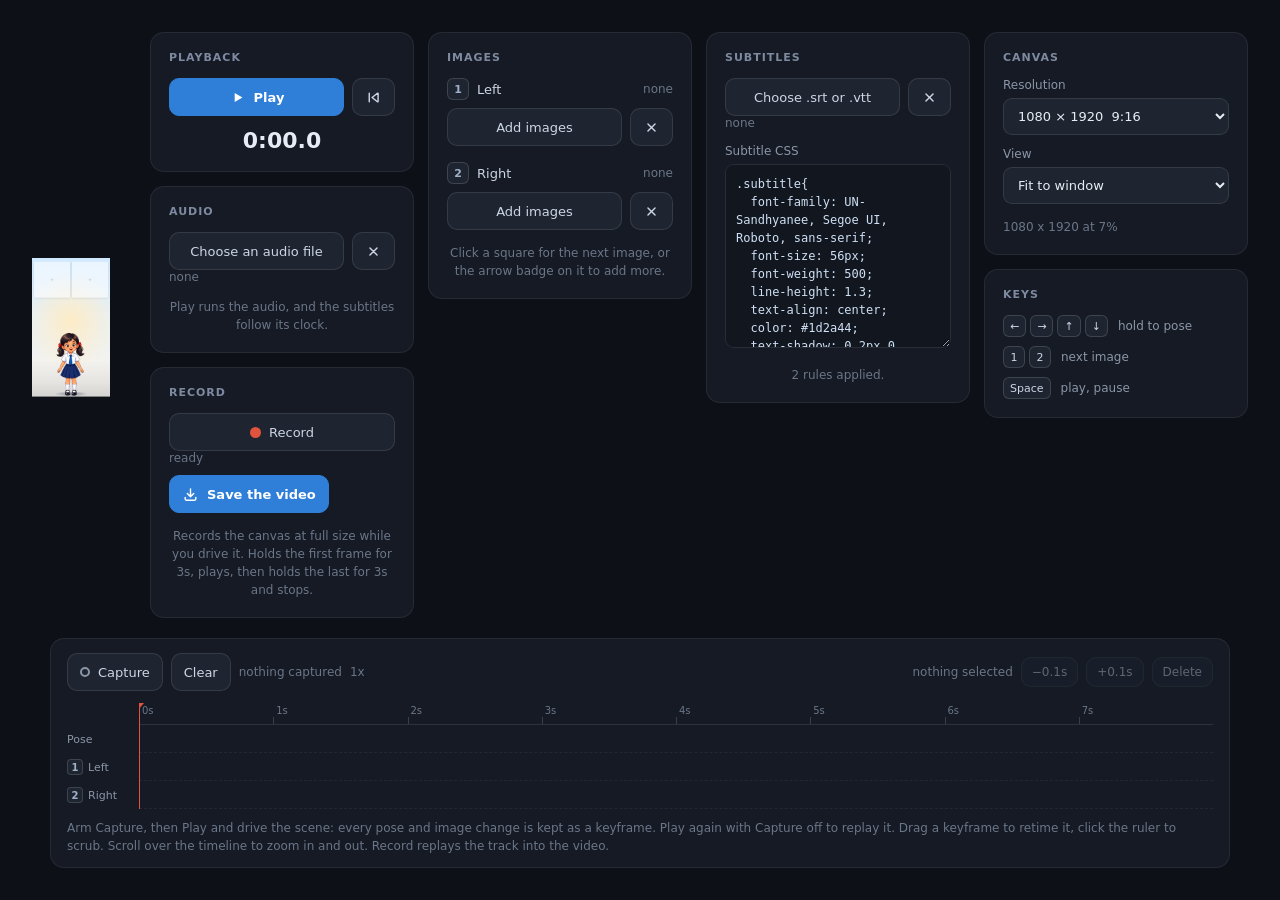
==== vs-character/index.html @ 3a0a63c4 "Make a take survive a refused format, zoom the timeline, and give her a face The recording could fai" ====
<!DOCTYPE html>
<html lang="en">
<head>
<meta charset="utf-8">
<meta name="viewport" content="width=device-width, initial-scale=1">
<title>Character</title>
<link rel="stylesheet" href="style.css">
</head>
<body>

<div class="too-small">
  <svg viewBox="0 0 24 24" aria-hidden="true">
    <rect x="6" y="2.5" width="12" height="19" rx="2" fill="none" stroke="currentColor" stroke-width="1.6"/>
    <path d="M10.5 18.5h3" fill="none" stroke="currentColor" stroke-width="1.6" stroke-linecap="round"/>
  </svg>
  <h1>The window is too small</h1>
  <p>The scene is built at a fixed portrait video size and sits beside its panels, so it needs a window of at least 1080 by 660.</p>
</div>

<main class="workspace">

 <div class="deck">

  <div class="stage-area" id="stageArea">
   <div class="stage-holder" id="stageHolder">
    <div class="stage" id="stage">

      <div class="sky"></div>
      <div class="glow"></div>
      <div class="floor"></div>

      <div class="slots">
        <div class="slot" data-slot="a" title="Click for the next image">
          <div class="slot-stack"></div>
          <div class="slot-empty">
            <svg viewBox="0 0 24 24" aria-hidden="true">
              <path d="M12 6v12M6 12h12" fill="none" stroke="currentColor" stroke-width="1.8" stroke-linecap="round"/>
            </svg>
          </div>
          <button class="slot-add" type="button" data-pick="a" aria-label="Add images to the left square">
            <svg viewBox="0 0 24 24" aria-hidden="true">
              <path d="M12 16V4m0 0-4.5 4.5M12 4l4.5 4.5M4.5 15v3.5a1.5 1.5 0 0 0 1.5 1.5h12a1.5 1.5 0 0 0 1.5-1.5V15"/>
            </svg>
          </button>
        </div>

        <div class="slot" data-slot="b" title="Click for the next image">
          <div class="slot-stack"></div>
          <div class="slot-empty">
            <svg viewBox="0 0 24 24" aria-hidden="true">
              <path d="M12 6v12M6 12h12" fill="none" stroke="currentColor" stroke-width="1.8" stroke-linecap="round"/>
            </svg>
          </div>
          <button class="slot-add" type="button" data-pick="b" aria-label="Add images to the right square">
            <svg viewBox="0 0 24 24" aria-hidden="true">
              <path d="M12 16V4m0 0-4.5 4.5M12 4l4.5 4.5M4.5 15v3.5a1.5 1.5 0 0 0 1.5 1.5h12a1.5 1.5 0 0 0 1.5-1.5V15"/>
            </svg>
          </button>
        </div>
      </div>

      <div class="cast-shadow" id="castShadow"></div>

      <div class="character" id="character">
        <img class="pose is-on" data-pose="standing"       src="standing/standing.png"             alt="Character standing" fetchpriority="high">
        <img class="pose"       data-pose="pointing-left"  src="pointing-left/pointing-left.png"   alt="Character pointing left">
        <img class="pose"       data-pose="pointing-right" src="pointing-right/pointing-right.png" alt="Character pointing right">
        <img class="pose"       data-pose="shrugging"      src="shrugging/shrugging.png"           alt="Character shrugging">
        <img class="pose"       data-pose="arms-folded"    src="arms-folded/arms-folded.png"       alt="Character with arms folded">
      </div>

      <div class="subtitle" id="subtitle">
        <div class="subtitle-text" id="subtitleText" aria-live="polite"></div>
      </div>

    </div>
   </div>
  </div>

  <aside class="controls">

    <section class="panel">
      <h2>Playback</h2>
      <div class="transport">
        <button class="btn btn-play" id="playBtn" type="button" aria-label="Play">
          <svg class="icon-play" viewBox="0 0 24 24" aria-hidden="true"><path d="M8 5.5v13l11-6.5z"/></svg>
          <svg class="icon-pause" viewBox="0 0 24 24" aria-hidden="true"><path d="M9 5.5v13M15 5.5v13"/></svg>
          <span id="playLabel">Play</span>
        </button>
        <button class="btn" id="resetBtn" type="button" aria-label="Back to start">
          <svg viewBox="0 0 24 24" aria-hidden="true"><path d="M6 6v12M18.5 6.5v11a.6.6 0 0 1-.95.48L10 12l7.55-5.98a.6.6 0 0 1 .95.48z"/></svg>
        </button>
      </div>
      <p class="clock" id="clock">0:00.0</p>
    </section>

    <section class="panel">
      <h2>Audio</h2>
      <div class="row-actions">
        <button class="btn btn-wide" id="pickAudio" type="button">Choose an audio file</button>
        <button class="btn" id="clearAudio" type="button" aria-label="Clear audio">
          <svg viewBox="0 0 24 24" aria-hidden="true"><path d="M7 7l10 10M17 7L7 17"/></svg>
        </button>
      </div>
      <p class="row-count" id="audioInfo">none</p>
      <input id="fileAudio" type="file" accept="audio/*" hidden>
      <p class="note">Play runs the audio, and the subtitles follow its clock.</p>
    </section>

    <section class="panel">
      <h2>Record</h2>
      <div class="row-actions">
        <button class="btn btn-wide btn-rec" id="recBtn" type="button">
          <span class="rec-dot" aria-hidden="true"></span>
          <span id="recLabel">Record</span>
        </button>
      </div>
      <p class="row-count" id="recInfo">ready</p>
      <a class="btn btn-wide btn-save" id="recSave" download hidden>
        <svg viewBox="0 0 24 24" aria-hidden="true"><path d="M12 4v11m0 0-4.5-4.5M12 15l4.5-4.5M4.5 16v2.5a1.5 1.5 0 0 0 1.5 1.5h12a1.5 1.5 0 0 0 1.5-1.5V16"/></svg>
        Save the video
      </a>
      <p class="note">Records the canvas at full size while you drive it. Holds the first frame for 3s, plays, then holds the last for 3s and stops.</p>
    </section>

    <section class="panel">
      <h2>Images</h2>

      <div class="row">
        <span class="row-key">1</span>
        <span class="row-name">Left</span>
        <span class="row-count" id="countA">none</span>
      </div>
      <div class="row-actions">
        <button class="btn btn-wide" type="button" data-pick="a">Add images</button>
        <button class="btn" type="button" data-clear="a" aria-label="Clear left images">
          <svg viewBox="0 0 24 24" aria-hidden="true"><path d="M7 7l10 10M17 7L7 17"/></svg>
        </button>
      </div>

      <div class="row row-gap">
        <span class="row-key">2</span>
        <span class="row-name">Right</span>
        <span class="row-count" id="countB">none</span>
      </div>
      <div class="row-actions">
        <button class="btn btn-wide" type="button" data-pick="b">Add images</button>
        <button class="btn" type="button" data-clear="b" aria-label="Clear right images">
          <svg viewBox="0 0 24 24" aria-hidden="true"><path d="M7 7l10 10M17 7L7 17"/></svg>
        </button>
      </div>

      <p class="note">Click a square for the next image, or the arrow badge on it to add more.</p>

      <input id="fileA" type="file" accept="image/*" multiple hidden>
      <input id="fileB" type="file" accept="image/*" multiple hidden>
    </section>

    <section class="panel">
      <h2>Subtitles</h2>
      <div class="row-actions">
        <button class="btn btn-wide" id="pickSubs" type="button">Choose .srt or .vtt</button>
        <button class="btn" id="clearSubs" type="button" aria-label="Clear subtitles">
          <svg viewBox="0 0 24 24" aria-hidden="true"><path d="M7 7l10 10M17 7L7 17"/></svg>
        </button>
      </div>
      <p class="row-count" id="subsInfo">none</p>
      <input id="fileSubs" type="file" accept=".srt,.vtt,text/vtt,application/x-subrip,text/plain" hidden>

      <label class="field field-css">
        <span>Subtitle CSS</span>
        <textarea id="subsCss" spellcheck="false" rows="9"></textarea>
      </label>
      <p class="note" id="cssNote">Edits apply as you type.</p>
    </section>

    <section class="panel">
      <h2>Canvas</h2>
      <label class="field">
        <span>Resolution</span>
        <select id="resolution">
          <option value="1080x1920" selected>1080 &times; 1920&nbsp;&nbsp;9:16</option>
          <option value="1080x1350">1080 &times; 1350&nbsp;&nbsp;4:5</option>
          <option value="1080x1440">1080 &times; 1440&nbsp;&nbsp;3:4</option>
          <option value="720x1280">720 &times; 1280&nbsp;&nbsp;9:16</option>
        </select>
      </label>
      <label class="field">
        <span>View</span>
        <select id="zoom">
          <option value="fit" selected>Fit to window</option>
          <option value="1">100%</option>
          <option value="0.5">50%</option>
          <option value="0.25">25%</option>
        </select>
      </label>
      <p class="note" id="scaleNote"></p>
    </section>

    <section class="panel">
      <h2>Keys</h2>
      <ul class="keys">
        <li>
          <span class="kbds"><kbd>&#8592;</kbd><kbd>&#8594;</kbd><kbd>&#8593;</kbd><kbd>&#8595;</kbd></span>
          <span>hold to pose</span>
        </li>
        <li>
          <span class="kbds"><kbd>1</kbd><kbd>2</kbd></span>
          <span>next image</span>
        </li>
        <li>
          <span class="kbds"><kbd>Space</kbd></span>
          <span>play, pause</span>
        </li>
      </ul>
    </section>

  </aside>

 </div>

  <section class="timeline" id="timeline">

    <div class="tl-head">
      <button class="btn btn-cap" id="capBtn" type="button">
        <span class="cap-dot" aria-hidden="true"></span>
        <span id="capLabel">Capture</span>
      </button>
      <button class="btn" id="tlClear" type="button">Clear</button>
      <span class="tl-info" id="tlInfo">nothing captured</span>
      <span class="tl-info" id="tlZoomInfo" title="Scroll over the timeline to zoom">1x</span>
      <span class="tl-spacer"></span>
      <span class="tl-sel" id="tlSel">nothing selected</span>
      <button class="btn tl-small" id="tlBack" type="button" disabled aria-label="Move 0.1s earlier">&#8722;0.1s</button>
      <button class="btn tl-small" id="tlFwd" type="button" disabled aria-label="Move 0.1s later">+0.1s</button>
      <button class="btn tl-small" id="tlDel" type="button" disabled>Delete</button>
    </div>

    <div class="tl-body" id="tlBody">
      <div class="tl-gutter">
        <span class="tl-name tl-name-ruler"></span>
        <span class="tl-name">Pose</span>
        <span class="tl-name"><b>1</b> Left</span>
        <span class="tl-name"><b>2</b> Right</span>
      </div>

      <div class="tl-grid" id="tlGrid">
       <div class="tl-zoom" id="tlZoom">
        <div class="tl-ruler" id="tlRuler"></div>
        <div class="tl-lane" data-lane="pose"></div>
        <div class="tl-lane" data-lane="a"></div>
        <div class="tl-lane" data-lane="b"></div>
        <div class="tl-playhead" id="tlPlayhead"></div>
       </div>
      </div>
    </div>

    <p class="note">Arm Capture, then Play and drive the scene: every pose and image change is
      kept as a keyframe. Play again with Capture off to replay it. Drag a keyframe to retime it,
      click the ruler to scrub. Scroll over the timeline to zoom in and out. Record replays the track
      into the video.</p>

  </section>

</main>

<audio id="audio" preload="auto"></audio>

<script src="script.js"></script>
</body>
</html>
---- vs-character/style.css ----
/* Sinhala face for the captions. It carries no Latin letters at all, so the
   fallbacks behind it are doing real work whenever a caption mixes English in. */
@font-face{
  font-family: "UN-Sandhyanee";
  src: url("../UN-Sandhyanee.ttf") format("truetype");
  font-display: block;
}

:root{
  /* Canvas size in real output pixels. Set from the resolution picker. */
  --w: 1080;
  --h: 1920;

  /* Character height as a share of the canvas height. */
  --char-height: 45%;

  /* Space left under the feet. */
  --floor: 16px;

  /* Slot band at the top. */
  --edge: 24px;
  --slot-top: 48px;

  /* How quickly one slot image dissolves into the next. */
  --slot-fade: 140ms;

  /* Idle breathing depth. Set to 0 for a perfectly static character. */
  --breath: 0.008;

  --ink: #17203a;
}

*{ box-sizing: border-box; }

html, body{ height: 100%; margin: 0; }

body{
  background: #0d1017;
  color: #e7ecf4;
  font-family: "Segoe UI", Roboto, -apple-system, system-ui, sans-serif;
  -webkit-tap-highlight-color: transparent;
}

/* ---------- small screens get a note instead of the scene ---------- */

.too-small{
  display: none;
  height: 100%;
  flex-direction: column;
  align-items: center;
  justify-content: center;
  gap: 14px;
  padding: 32px;
  text-align: center;
}

.too-small svg{ width: 44px; height: 44px; color: #7d8aa0; }
.too-small h1{ margin: 0; font-size: 19px; font-weight: 650; }
.too-small p{ margin: 0; max-width: 30ch; color: #8b96a8; font-size: 14px; line-height: 1.55; }

/* ---------- workspace ---------- */

.workspace{
  display: flex;
  align-items: center;
  justify-content: center;
  gap: 40px;
  height: 100%;
  padding: 32px;
  overflow: hidden;
}

/* Only as big as the canvas inside it, so the canvas and the panels sit
   together as one centred block instead of drifting apart. */
.stage-area{
  flex: 0 0 auto;
  min-width: 0;
  min-height: 0;
  max-width: 100%;
  max-height: 100%;
  display: flex;
  overflow: hidden;
}

.stage-area.is-zoomed{ overflow: auto; }

.stage-holder{
  position: relative;
  flex: 0 0 auto;
}

/* The canvas itself: exact output pixels, scaled only for viewing. */
.stage{
  position: relative;
  width: calc(var(--w) * 1px);
  height: calc(var(--h) * 1px);
  overflow: hidden;
  transform-origin: 0 0;
  isolation: isolate;
  user-select: none;
  -webkit-user-select: none;
}

/* ---------- backdrop ---------- */

.sky{
  position: absolute;
  inset: 0;
  background: linear-gradient(180deg, #cfe9ff 0%, #e6f1fb 42%, #fdf3e6 100%);
}

.glow{
  position: absolute;
  left: 50%;
  bottom: 18%;
  width: 132%;
  aspect-ratio: 1;
  transform: translateX(-50%);
  background: radial-gradient(circle at 50% 50%,
              rgba(255,236,196,.95) 0%,
              rgba(255,236,196,.45) 38%,
              rgba(255,236,196,0) 68%);
}

.floor{
  position: absolute;
  left: 0;
  right: 0;
  bottom: 0;
  height: 26%;
  background: linear-gradient(180deg, rgba(126,150,178,0) 0%, rgba(126,150,178,.16) 60%, rgba(96,120,150,.26) 100%);
}

/* ---------- the two comparison slots ---------- */

.slots{
  position: absolute;
  top: var(--slot-top);
  left: var(--edge);
  right: var(--edge);
  display: grid;
  grid-template-columns: 1fr 1fr;
  gap: var(--edge);
}

.slot{
  position: relative;
  aspect-ratio: 1;
  border-radius: 18px;
  overflow: hidden;
  background: rgba(255,255,255,.55);
  box-shadow: 0 0 0 1px rgba(23,32,58,.10), 0 10px 26px rgba(30,45,70,.10);
  cursor: pointer;
}

.slot.is-over{ box-shadow: 0 0 0 3px #2f7fd8, 0 10px 26px rgba(30,45,70,.16); }

.slot-stack{
  position: absolute;
  inset: 0;
}

/* One layer per picture, all of them loaded and decoded up front. Stepping to
   the next is a class change, so there is nothing to fetch mid-swap. */
.slot-img{
  position: absolute;
  inset: 0;
  width: 100%;
  height: 100%;
  object-fit: cover;
  opacity: 0;
  z-index: 1;
  transition: opacity var(--slot-fade) linear;
}

/* Only the arriving layer fades, over the outgoing one which is left fully
   opaque underneath until it is covered. Fading both at once leaves a moment
   where neither covers the square and the backdrop shows through it, which is
   what reads as a blink. */
.slot-img.is-front{ opacity: 1; }
.slot-img.is-top{ z-index: 2; }
.slot.is-filled{ background: none; }
.slot.is-filled .slot-empty{ display: none; }

.slot-empty{
  position: absolute;
  inset: 0;
  display: grid;
  place-items: center;
  color: rgba(23,32,58,.30);
}

.slot-empty svg{ width: 12%; height: 12%; }

.slot-clear{
  position: absolute;
  top: 10px;
  right: 10px;
  width: 34px;
  height: 34px;
  display: none;
  place-items: center;
  padding: 0;
  border: 0;
  border-radius: 50%;
  background: rgba(15,22,38,.55);
  color: #fff;
  cursor: pointer;
  opacity: 0;
  transition: opacity .15s ease;
}

.slot-clear svg{ width: 18px; height: 18px; }
.slot.is-filled .slot-clear{ display: grid; }
.slot.is-filled:hover .slot-clear{ opacity: 1; }

/* ---------- character ---------- */

.cast-shadow{
  position: absolute;
  left: 50%;
  bottom: calc(var(--floor) - 12px);
  width: 42%;
  height: 3.6%;
  transform: translateX(-50%);
  border-radius: 50%;
  background: radial-gradient(ellipse at 50% 50%, rgba(40,55,80,.42) 0%, rgba(40,55,80,.20) 45%, rgba(40,55,80,0) 72%);
  transition: width .18s ease;
}

.character{
  position: absolute;
  inset: 0;
  transform-origin: 50% 100%;
  animation: breathe 4.2s ease-in-out infinite;
}

@keyframes breathe{
  0%, 100% { transform: scaleY(1); }
  50%      { transform: scaleY(calc(1 + var(--breath))); }
}

.pose{
  position: absolute;
  left: 50%;
  bottom: var(--floor);

  /* Scale so the head-to-toe span is exactly --char-height of the canvas. */
  height: calc(var(--char-height) / var(--fit));
  width: auto;

  /* Register the artwork by its feet: horizontally on the stance centre,
     vertically on the sole line. */
  transform: translate(calc(var(--cx) * -100%), calc(var(--fb) * 100%));

  /* Poses cut rather than cross-fade. Dissolving two bodies that stand in
     different places reads as a double exposure, not as one character. */
  opacity: 0;
  visibility: hidden;
  pointer-events: none;
}

.pose.is-on{ opacity: 1; visibility: visible; }

/* Per-pose registration.
   --fit  head-to-toe height / artwork height
   --cx   centre of stance / artwork width
   --fb   gap under the soles / artwork height */
.pose[data-pose="standing"]       { --fit: 0.9779; --cx: 0.5165; --fb: 0.0124; }
.pose[data-pose="pointing-left"]  { --fit: 0.9759; --cx: 0.5165; --fb: 0.0124; }
.pose[data-pose="pointing-right"] { --fit: 0.9766; --cx: 0.5165; --fb: 0.0124; }
.pose[data-pose="shrugging"]      { --fit: 0.9635; --cx: 0.5165; --fb: 0.0124; }
.pose[data-pose="arms-folded"]    { --fit: 0.9714; --cx: 0.5165; --fb: 0.0124; }

/* ---------- subtitle ---------- */

/* Only the structural parts live here. Everything about how it looks is in the
   editable stylesheet, which is appended after this file and so wins.

   The box fills the gap between the bottom of the squares and the top of the
   character, worked out from the same variables that place those two, so it
   keeps its place when the resolution or the character height changes.
     top    = where the squares start + how tall a square is
     bottom = ground clearance + character height */
.subtitle{
  position: absolute;
  z-index: 5;
  left: var(--edge);
  right: var(--edge);
  top: calc(var(--slot-top) + (var(--w) * 1px - 3 * var(--edge)) / 2);
  bottom: calc(var(--floor) + var(--char-height));
  display: none;
  padding: 16px 0;
  pointer-events: none;
}

/* Shown only while a line is on screen. The band centres a single child, and
   that child holds the text: putting the caption straight into a flex box
   would make every inline run inside it, a <b> included, its own flex item
   and stack them one per line. */
.subtitle.has-text{
  display: flex;
  flex-direction: column;
  justify-content: center;
}

.subtitle-text{ white-space: pre-wrap; }

/* ---------- side controls, outside the canvas ---------- */

/* Column wrap rather than a scrollbar: panels fill the height available and
   start a new column when they run out of it.

   The height has to be a real one rather than a max, and it has to come from
   the workspace rather than from the row it shares with the canvas. Sizing it
   against its own row makes how many columns it wraps into depend on how big
   the canvas is, while the canvas is sized from how wide this ends up: the two
   chase each other down to nothing. */
.controls{
  flex: 0 0 auto;
  align-self: stretch;
  display: flex;
  flex-flow: column wrap;
  align-content: flex-start;
  justify-content: flex-start;
  gap: 14px;
}

.panel{ width: 264px; }

.panel{
  padding: 18px;
  border: 1px solid rgba(255,255,255,.07);
  border-radius: 14px;
  background: #151a24;
}

.panel h2{
  margin: 0 0 14px;
  font-size: 11px;
  font-weight: 650;
  letter-spacing: .09em;
  text-transform: uppercase;
  color: #7d8aa0;
}

.pad{
  display: grid;
  grid-template-columns: repeat(3, 58px);
  grid-template-rows: repeat(3, 58px);
  gap: 6px;
  justify-content: center;
}

.key{
  display: grid;
  place-items: center;
  padding: 0;
  border: 1px solid rgba(255,255,255,.10);
  border-radius: 12px;
  background: #1e2531;
  color: #cdd6e4;
  cursor: pointer;
  touch-action: none;
  -webkit-touch-callout: none;
  transition: transform .08s ease, background .12s ease, color .12s ease;
}

.key svg{
  width: 24px;
  height: 24px;
  fill: none;
  stroke: currentColor;
  stroke-width: 2;
  stroke-linecap: round;
  stroke-linejoin: round;
}

.key:hover{ background: #252d3b; }

.key:active,
.key.is-down{
  transform: scale(.92);
  background: #2f7fd8;
  border-color: #2f7fd8;
  color: #fff;
}

.key:focus-visible{ outline: 2px solid #2f7fd8; outline-offset: 2px; }

.key-up    { grid-area: 1 / 2; }
.key-left  { grid-area: 2 / 1; }
.key-right { grid-area: 2 / 3; }
.key-down  { grid-area: 3 / 2; }

.note{
  margin: 14px 0 0;
  color: #6b7688;
  font-size: 12px;
  line-height: 1.5;
  text-align: center;
}

.field{
  display: block;
  margin-bottom: 12px;
}

.field:last-of-type{ margin-bottom: 0; }

.field span{
  display: block;
  margin-bottom: 6px;
  color: #8b96a8;
  font-size: 12px;
}

.field select{
  width: 100%;
  padding: 9px 10px;
  border: 1px solid rgba(255,255,255,.10);
  border-radius: 9px;
  background: #1e2531;
  color: #e7ecf4;
  font: inherit;
  font-size: 13px;
  cursor: pointer;
}

.field select:focus-visible{ outline: 2px solid #2f7fd8; outline-offset: 1px; }

#scaleNote{ text-align: left; }

@media (prefers-reduced-motion: reduce){
  .character{ animation: none; }
}

/* Last in the file on purpose: these override .workspace and .too-small, and a
   media query carries no extra specificity to win on.

   The cut-off is where the panels stop leaving the canvas a usable amount of
   room: below it they wrap into a fourth column and squeeze the canvas down to
   nothing. */
@media (max-width: 1080px), (max-height: 660px){
  .workspace{ display: none; }
  .too-small{ display: flex; }
}

/* ---------- buttons, rows and fields in the panels ---------- */

.transport{
  display: flex;
  gap: 8px;
}

.btn{
  display: inline-flex;
  align-items: center;
  justify-content: center;
  gap: 8px;
  min-height: 38px;
  padding: 0 12px;
  border: 1px solid rgba(255,255,255,.10);
  border-radius: 10px;
  background: #1e2531;
  color: #cdd6e4;
  font: inherit;
  font-size: 13px;
  cursor: pointer;
  transition: background .12s ease, color .12s ease, border-color .12s ease;
}

.btn svg{
  width: 17px;
  height: 17px;
  flex: 0 0 auto;
  fill: none;
  stroke: currentColor;
  stroke-width: 2;
  stroke-linecap: round;
  stroke-linejoin: round;
}

.btn:hover{ background: #252d3b; color: #e7ecf4; }
.btn:focus-visible{ outline: 2px solid #2f7fd8; outline-offset: 2px; }

.btn-wide{ flex: 1 1 auto; }

.btn-play{
  flex: 1 1 auto;
  background: #2f7fd8;
  border-color: #2f7fd8;
  color: #fff;
  font-weight: 600;
}

.btn-play:hover{ background: #3a8ce6; border-color: #3a8ce6; color: #fff; }
.btn-play .icon-play{ fill: currentColor; stroke: none; }
.btn-play .icon-pause{ display: none; }
.btn-play.is-playing .icon-play{ display: none; }
.btn-play.is-playing .icon-pause{ display: block; }

.clock{
  margin: 12px 0 0;
  font-size: 22px;
  font-weight: 600;
  font-variant-numeric: tabular-nums;
  text-align: center;
  color: #e7ecf4;
}

.row{
  display: flex;
  align-items: center;
  gap: 8px;
  margin-bottom: 8px;
}

.row-gap{ margin-top: 16px; }

.row-key{
  display: grid;
  place-items: center;
  width: 22px;
  height: 22px;
  flex: 0 0 auto;
  border: 1px solid rgba(255,255,255,.14);
  border-radius: 6px;
  background: #1e2531;
  font-size: 11px;
  font-weight: 700;
  color: #9fb0c8;
}

.row-name{
  flex: 1 1 auto;
  font-size: 13px;
  color: #cdd6e4;
}

.row-count{
  margin: 0;
  font-size: 12px;
  color: #6b7688;
}

.row-actions{
  display: flex;
  gap: 8px;
}

.field-css{ margin-top: 14px; }

.field-css textarea{
  width: 100%;
  padding: 10px;
  border: 1px solid rgba(255,255,255,.10);
  border-radius: 9px;
  background: #11161f;
  color: #cfe0f5;
  font-family: Consolas, "Cascadia Mono", monospace;
  font-size: 12px;
  line-height: 1.5;
  resize: vertical;
  tab-size: 2;
}

.field-css textarea:focus-visible{ outline: 2px solid #2f7fd8; outline-offset: 1px; }

.note.is-bad{ color: #e0745f; }

/* ---------- add-images badge on each square ---------- */

.slot-add{
  position: absolute;
  top: 12px;
  right: 12px;
  width: 40px;
  height: 40px;
  display: grid;
  place-items: center;
  padding: 0;
  border: 0;
  border-radius: 50%;
  background: rgba(15,22,38,.55);
  color: #fff;
  cursor: pointer;
  opacity: 0;
  transition: opacity .15s ease, background .15s ease;
}

.slot-add svg{
  width: 20px;
  height: 20px;
  fill: none;
  stroke: currentColor;
  stroke-width: 1.9;
  stroke-linecap: round;
  stroke-linejoin: round;
}

.slot:hover .slot-add{ opacity: 1; }
.slot-add:hover{ background: rgba(15,22,38,.8); }
.slot-add:focus-visible{ opacity: 1; outline: 2px solid #2f7fd8; outline-offset: 2px; }

/* ---------- key legend ---------- */

.keys{
  margin: 0;
  padding: 0;
  list-style: none;
  display: flex;
  flex-direction: column;
  gap: 9px;
}

.keys li{
  display: flex;
  align-items: center;
  gap: 10px;
  font-size: 12px;
  color: #8b96a8;
}

.kbds{
  display: flex;
  gap: 4px;
  flex: 0 0 auto;
}

.keys kbd{
  display: grid;
  place-items: center;
  min-width: 22px;
  height: 22px;
  padding: 0 6px;
  border: 1px solid rgba(255,255,255,.14);
  border-radius: 6px;
  background: #1e2531;
  color: #cdd6e4;
  font-family: inherit;
  font-size: 11px;
  line-height: 1;
}

/* ---------- recording ---------- */

.btn-rec .rec-dot{
  width: 11px;
  height: 11px;
  flex: 0 0 auto;
  border-radius: 50%;
  background: #e0533d;
}

.btn-rec.is-live{
  background: #e0533d;
  border-color: #e0533d;
  color: #fff;
}

.btn-rec.is-live .rec-dot{
  background: #fff;
  animation: blink 1s steps(2, start) infinite;
}

@keyframes blink{ 50% { opacity: 0; } }

.btn-save{
  margin-top: 10px;
  background: #2f7fd8;
  border-color: #2f7fd8;
  color: #fff;
  font-weight: 600;
  text-decoration: none;
}

.btn-save:hover{ background: #3a8ce6; border-color: #3a8ce6; color: #fff; }

@media (prefers-reduced-motion: reduce){
  .btn-rec.is-live .rec-dot{ animation: none; }
}

/* ---------- workspace becomes a column: the scene, then the timeline ---------- */

.workspace{
  flex-direction: column;
  gap: 16px;
}

.deck{
  display: flex;
  align-items: center;
  justify-content: center;
  gap: 40px;
  min-height: 0;
}

/* ---------- timeline ---------- */

.timeline{
  flex: 0 0 auto;
  width: 100%;
  max-width: 1180px;
  padding: 14px 16px 12px;
  border: 1px solid rgba(255,255,255,.07);
  border-radius: 14px;
  background: #151a24;
}

.tl-head{
  display: flex;
  align-items: center;
  gap: 8px;
  margin-bottom: 12px;
}

.tl-spacer{ flex: 1 1 auto; }

.tl-info,
.tl-sel{
  font-size: 12px;
  color: #6b7688;
  white-space: nowrap;
}

.tl-sel{ font-variant-numeric: tabular-nums; }

.btn.tl-small{
  min-height: 30px;
  padding: 0 10px;
  font-size: 12px;
}

.btn.tl-small:disabled{
  opacity: .4;
  cursor: default;
}

.btn-cap .cap-dot{
  width: 10px;
  height: 10px;
  flex: 0 0 auto;
  border-radius: 50%;
  border: 2px solid #8b96a8;
}

.btn-cap.is-armed{
  background: #b8863b;
  border-color: #b8863b;
  color: #fff;
}

.btn-cap.is-armed .cap-dot{
  background: #fff;
  border-color: #fff;
}

.tl-body{
  display: flex;
  gap: 10px;
}

.tl-gutter{
  flex: 0 0 62px;
  display: flex;
  flex-direction: column;
}

.tl-name{
  height: 28px;
  display: flex;
  align-items: center;
  font-size: 11px;
  color: #8b96a8;
  white-space: nowrap;
}

.tl-name b{
  display: inline-grid;
  place-items: center;
  width: 16px;
  height: 16px;
  margin-right: 5px;
  border: 1px solid rgba(255,255,255,.14);
  border-radius: 4px;
  background: #1e2531;
  font-size: 10px;
  font-weight: 700;
  color: #9fb0c8;
}

.tl-name-ruler{ height: 22px; }

.tl-grid{
  position: relative;
  flex: 1 1 auto;
  min-width: 0;
}

.tl-ruler{
  position: relative;
  height: 22px;
  border-bottom: 1px solid rgba(255,255,255,.10);
  cursor: pointer;
}

.tl-tick{
  position: absolute;
  bottom: 0;
  width: 1px;
  height: 7px;
  background: rgba(255,255,255,.16);
}

.tl-tick span{
  position: absolute;
  bottom: 8px;
  left: 3px;
  font-size: 10px;
  color: #6b7688;
  font-variant-numeric: tabular-nums;
}

.tl-lane{
  position: relative;
  height: 28px;
  border-bottom: 1px dashed rgba(255,255,255,.06);
}

.tl-key{
  position: absolute;
  top: 4px;
  height: 20px;
  min-width: 20px;
  padding: 0 6px;
  display: grid;
  place-items: center;
  transform: translateX(-50%);
  border: 1px solid rgba(255,255,255,.16);
  border-radius: 5px;
  background: #2f7fd8;
  color: #fff;
  font-size: 11px;
  font-weight: 600;
  line-height: 1;
  white-space: nowrap;
  cursor: grab;
  user-select: none;
}

.tl-key.is-pose{ background: #3f6ea8; }
.tl-key.is-stand{ background: #38414f; color: #b9c4d4; }
.tl-key.is-picked{
  outline: 2px solid #ffd34d;
  outline-offset: 1px;
  z-index: 3;
}

.tl-key:active{ cursor: grabbing; }

.tl-playhead{
  position: absolute;
  top: 0;
  bottom: 0;
  width: 2px;
  margin-left: -1px;
  background: #e0533d;
  pointer-events: none;
}

.tl-playhead::before{
  content: "";
  position: absolute;
  top: 0;
  left: -4px;
  border-left: 5px solid transparent;
  border-right: 5px solid transparent;
  border-top: 6px solid #e0533d;
}

.timeline .note{ text-align: left; margin-top: 10px; }


/* ---------- timeline zoom ---------- */

/* The grid scrolls sideways; the strip inside it is as wide as the zoom asks. */
.tl-grid{
  overflow-x: auto;
  overflow-y: hidden;
  scrollbar-width: thin;
  scrollbar-color: #2b3342 transparent;
}

.tl-grid::-webkit-scrollbar{ height: 8px; }
.tl-grid::-webkit-scrollbar-thumb{
  border-radius: 4px;
  background: #2b3342;
}

.tl-zoom{
  position: relative;
  min-width: 100%;
}
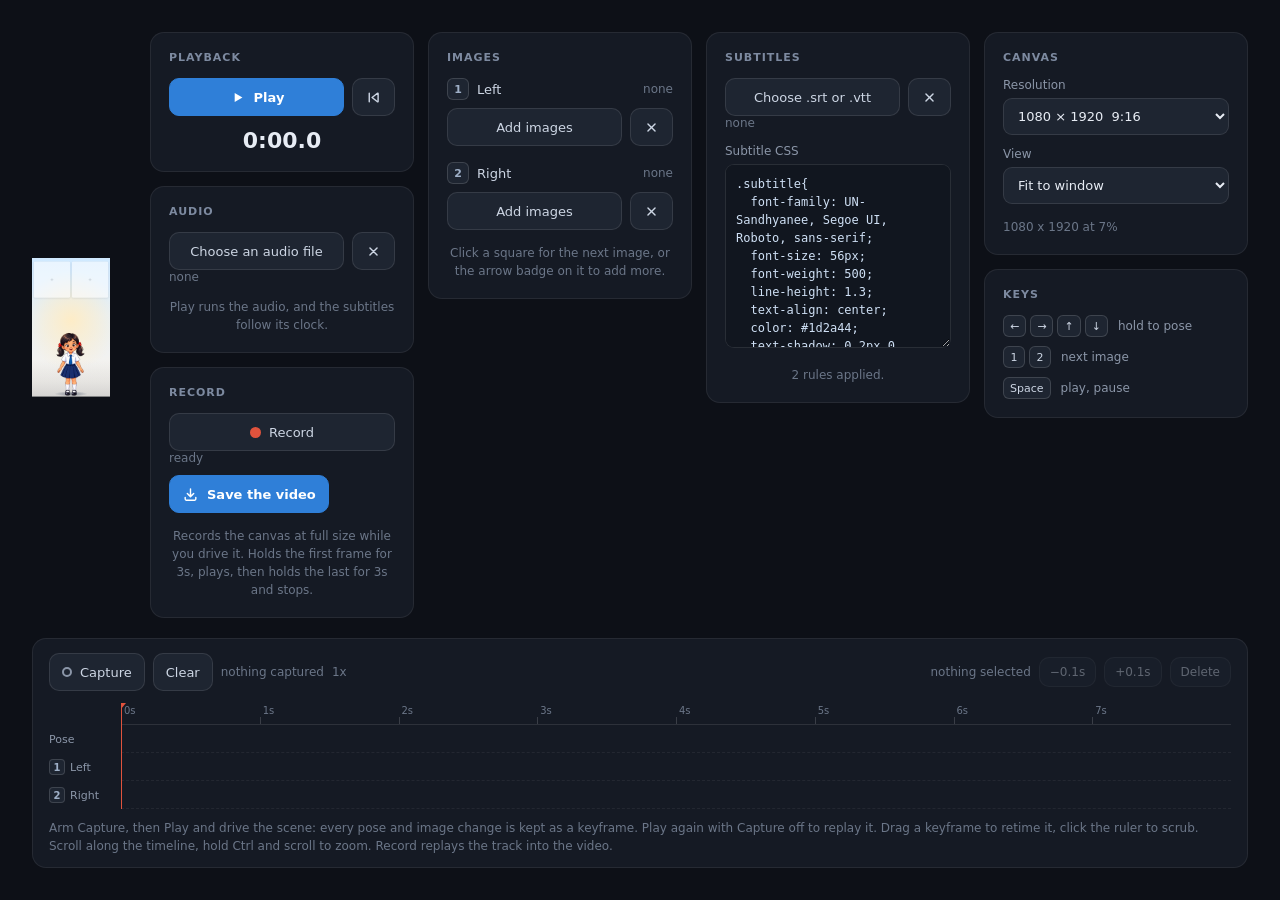
==== commit 7c755144: "Rebuild the recording as an ordinary mp4, and let a pose stay put The reason the recording seemed no" ====
--- a/vs-character/index.html
+++ b/vs-character/index.html
@@ -257,8 +257,8 @@
 
     <p class="note">Arm Capture, then Play and drive the scene: every pose and image change is
       kept as a keyframe. Play again with Capture off to replay it. Drag a keyframe to retime it,
-      click the ruler to scrub. Scroll over the timeline to zoom in and out. Record replays the track
-      into the video.</p>
+      click the ruler to scrub. Scroll along the timeline, hold Ctrl and scroll to zoom. Record replays
+      the track into the video.</p>
 
   </section>
 
--- a/vs-character/style.css
+++ b/vs-character/style.css
@@ -701,7 +701,6 @@
 .timeline{
   flex: 0 0 auto;
   width: 100%;
-  max-width: 1180px;
   padding: 14px 16px 12px;
   border: 1px solid rgba(255,255,255,.07);
   border-radius: 14px;
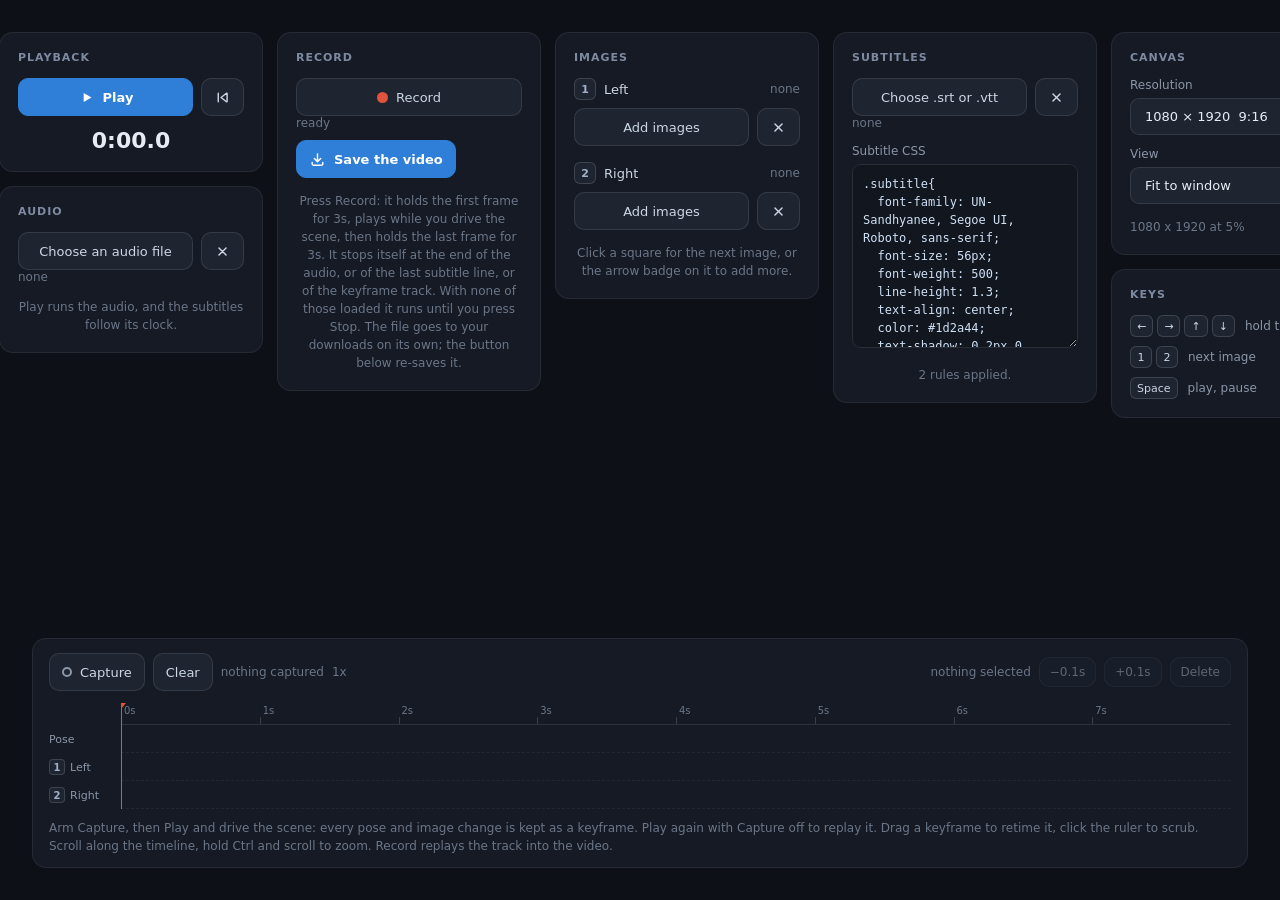
==== commit 439be602: "Give the five mouth shapes to every pose, and say when a take needs stopping The 25 mouth frames are" ====
--- a/vs-character/index.html
+++ b/vs-character/index.html
@@ -120,7 +120,10 @@
         <svg viewBox="0 0 24 24" aria-hidden="true"><path d="M12 4v11m0 0-4.5-4.5M12 15l4.5-4.5M4.5 16v2.5a1.5 1.5 0 0 0 1.5 1.5h12a1.5 1.5 0 0 0 1.5-1.5V16"/></svg>
         Save the video
       </a>
-      <p class="note">Records the canvas at full size while you drive it. Holds the first frame for 3s, plays, then holds the last for 3s and stops.</p>
+      <p class="note">Press Record: it holds the first frame for 3s, plays while you drive the scene,
+        then holds the last frame for 3s. It stops itself at the end of the audio, or of the last
+        subtitle line, or of the keyframe track. With none of those loaded it runs until you press
+        Stop. The file goes to your downloads on its own; the button below re-saves it.</p>
     </section>
 
     <section class="panel">
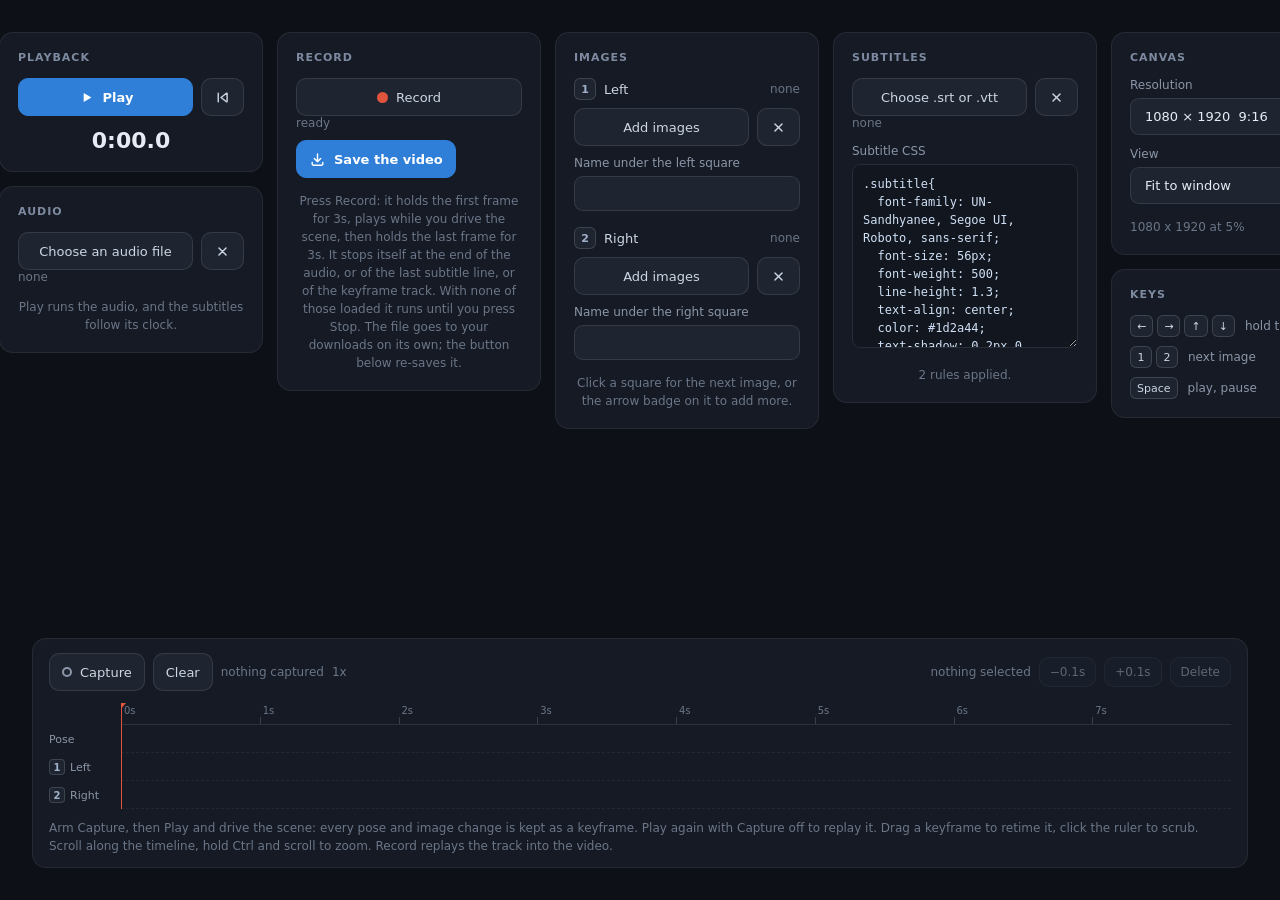
==== commit 0bca1bf1: "Ship the artwork as webp, keep the drawings beside it, and name the squares Forty pngs at 45 MB, eve" ====
--- a/vs-character/index.html
+++ b/vs-character/index.html
@@ -26,8 +26,6 @@
     <div class="stage" id="stage">
 
       <div class="sky"></div>
-      <div class="glow"></div>
-      <div class="floor"></div>
 
       <div class="slots">
         <div class="slot" data-slot="a" title="Click for the next image">
@@ -59,14 +57,19 @@
         </div>
       </div>
 
+      <div class="slot-names">
+        <div class="slot-name" id="nameA"></div>
+        <div class="slot-name" id="nameB"></div>
+      </div>
+
       <div class="cast-shadow" id="castShadow"></div>
 
       <div class="character" id="character">
-        <img class="pose is-on" data-pose="standing"       src="standing/standing.png"             alt="Character standing" fetchpriority="high">
-        <img class="pose"       data-pose="pointing-left"  src="pointing-left/pointing-left.png"   alt="Character pointing left">
-        <img class="pose"       data-pose="pointing-right" src="pointing-right/pointing-right.png" alt="Character pointing right">
-        <img class="pose"       data-pose="shrugging"      src="shrugging/shrugging.png"           alt="Character shrugging">
-        <img class="pose"       data-pose="arms-folded"    src="arms-folded/arms-folded.png"       alt="Character with arms folded">
+        <img class="pose is-on" data-pose="standing"       src="standing/standing.webp"             alt="Character standing" fetchpriority="high">
+        <img class="pose"       data-pose="pointing-left"  src="pointing-left/pointing-left.webp"   alt="Character pointing left">
+        <img class="pose"       data-pose="pointing-right" src="pointing-right/pointing-right.webp" alt="Character pointing right">
+        <img class="pose"       data-pose="shrugging"      src="shrugging/shrugging.webp"           alt="Character shrugging">
+        <img class="pose"       data-pose="arms-folded"    src="arms-folded/arms-folded.webp"       alt="Character with arms folded">
       </div>
 
       <div class="subtitle" id="subtitle">
@@ -140,6 +143,10 @@
           <svg viewBox="0 0 24 24" aria-hidden="true"><path d="M7 7l10 10M17 7L7 17"/></svg>
         </button>
       </div>
+      <label class="field field-name">
+        <span>Name under the left square</span>
+        <input id="nameFieldA" type="text" maxlength="60" autocomplete="off" spellcheck="false">
+      </label>
 
       <div class="row row-gap">
         <span class="row-key">2</span>
@@ -152,6 +159,10 @@
           <svg viewBox="0 0 24 24" aria-hidden="true"><path d="M7 7l10 10M17 7L7 17"/></svg>
         </button>
       </div>
+      <label class="field field-name">
+        <span>Name under the right square</span>
+        <input id="nameFieldB" type="text" maxlength="60" autocomplete="off" spellcheck="false">
+      </label>
 
       <p class="note">Click a square for the next image, or the arrow badge on it to add more.</p>
 
--- a/vs-character/style.css
+++ b/vs-character/style.css
@@ -20,6 +20,9 @@
   /* Slot band at the top. */
   --edge: 24px;
   --slot-top: 48px;
+
+  /* Room taken by the names under the squares. Zero until one is typed. */
+  --name-band: 0px;
 
   /* How quickly one slot image dissolves into the next. */
   --slot-fade: 140ms;
@@ -106,29 +109,7 @@
 .sky{
   position: absolute;
   inset: 0;
-  background: linear-gradient(180deg, #cfe9ff 0%, #e6f1fb 42%, #fdf3e6 100%);
-}
-
-.glow{
-  position: absolute;
-  left: 50%;
-  bottom: 18%;
-  width: 132%;
-  aspect-ratio: 1;
-  transform: translateX(-50%);
-  background: radial-gradient(circle at 50% 50%,
-              rgba(255,236,196,.95) 0%,
-              rgba(255,236,196,.45) 38%,
-              rgba(255,236,196,0) 68%);
-}
-
-.floor{
-  position: absolute;
-  left: 0;
-  right: 0;
-  bottom: 0;
-  height: 26%;
-  background: linear-gradient(180deg, rgba(126,150,178,0) 0%, rgba(126,150,178,.16) 60%, rgba(96,120,150,.26) 100%);
+  background: #ffffff;
 }
 
 /* ---------- the two comparison slots ---------- */
@@ -148,12 +129,12 @@
   aspect-ratio: 1;
   border-radius: 18px;
   overflow: hidden;
-  background: rgba(255,255,255,.55);
-  box-shadow: 0 0 0 1px rgba(23,32,58,.10), 0 10px 26px rgba(30,45,70,.10);
+  background: #f1f3f6;
+  box-shadow: 0 0 0 1px rgba(23,32,58,.14), 0 10px 26px rgba(30,45,70,.08);
   cursor: pointer;
 }
 
-.slot.is-over{ box-shadow: 0 0 0 3px #2f7fd8, 0 10px 26px rgba(30,45,70,.16); }
+.slot.is-over{ box-shadow: 0 0 0 3px #2f7fd8, 0 10px 26px rgba(30,45,70,.12); }
 
 .slot-stack{
   position: absolute;
@@ -214,6 +195,35 @@
 .slot.is-filled .slot-clear{ display: grid; }
 .slot.is-filled:hover .slot-clear{ opacity: 1; }
 
+/* ---------- the name written under each square ---------- */
+
+.slot-names{
+  position: absolute;
+  z-index: 4;
+  top: calc(var(--slot-top) + (var(--w) * 1px - 3 * var(--edge)) / 2 + 16px);
+  left: var(--edge);
+  right: var(--edge);
+  display: none;
+  grid-template-columns: 1fr 1fr;
+  gap: var(--edge);
+}
+
+.slot-names.has-text{ display: grid; }
+
+.slot-name{
+  min-width: 0;
+  font-family: UN-Sandhyanee, "Segoe UI", Roboto, sans-serif;
+  /* Tied to the canvas width the way every other stage measurement is: 40px
+     at 1080 wide, and the same share of the frame at 720, where a fixed size
+     would wrap a two word name onto three lines. */
+  font-size: calc(var(--w) * 0.037px);
+  font-weight: 500;
+  line-height: 1.25;
+  text-align: center;
+  color: var(--ink);
+  overflow-wrap: break-word;
+}
+
 /* ---------- character ---------- */
 
 .cast-shadow{
@@ -224,7 +234,7 @@
   height: 3.6%;
   transform: translateX(-50%);
   border-radius: 50%;
-  background: radial-gradient(ellipse at 50% 50%, rgba(40,55,80,.42) 0%, rgba(40,55,80,.20) 45%, rgba(40,55,80,0) 72%);
+  background: radial-gradient(ellipse at 50% 50%, rgba(23,32,58,.26) 0%, rgba(23,32,58,.12) 45%, rgba(23,32,58,0) 72%);
   transition: width .18s ease;
 }
 
@@ -287,7 +297,7 @@
   z-index: 5;
   left: var(--edge);
   right: var(--edge);
-  top: calc(var(--slot-top) + (var(--w) * 1px - 3 * var(--edge)) / 2);
+  top: calc(var(--slot-top) + (var(--w) * 1px - 3 * var(--edge)) / 2 + var(--name-band));
   bottom: calc(var(--floor) + var(--char-height));
   display: none;
   padding: 16px 0;
@@ -428,6 +438,23 @@
 }
 
 .field select:focus-visible{ outline: 2px solid #2f7fd8; outline-offset: 1px; }
+
+/* Sits under its own row of buttons rather than against them. */
+.field-name{ margin-top: 10px; }
+
+.field input[type="text"]{
+  width: 100%;
+  padding: 9px 10px;
+  border: 1px solid rgba(255,255,255,.10);
+  border-radius: 9px;
+  background: #1e2531;
+  color: #e7ecf4;
+  font: inherit;
+  font-size: 13px;
+}
+
+.field input[type="text"]::placeholder{ color: #5d6879; }
+.field input[type="text"]:focus-visible{ outline: 2px solid #2f7fd8; outline-offset: 1px; }
 
 #scaleNote{ text-align: left; }
 
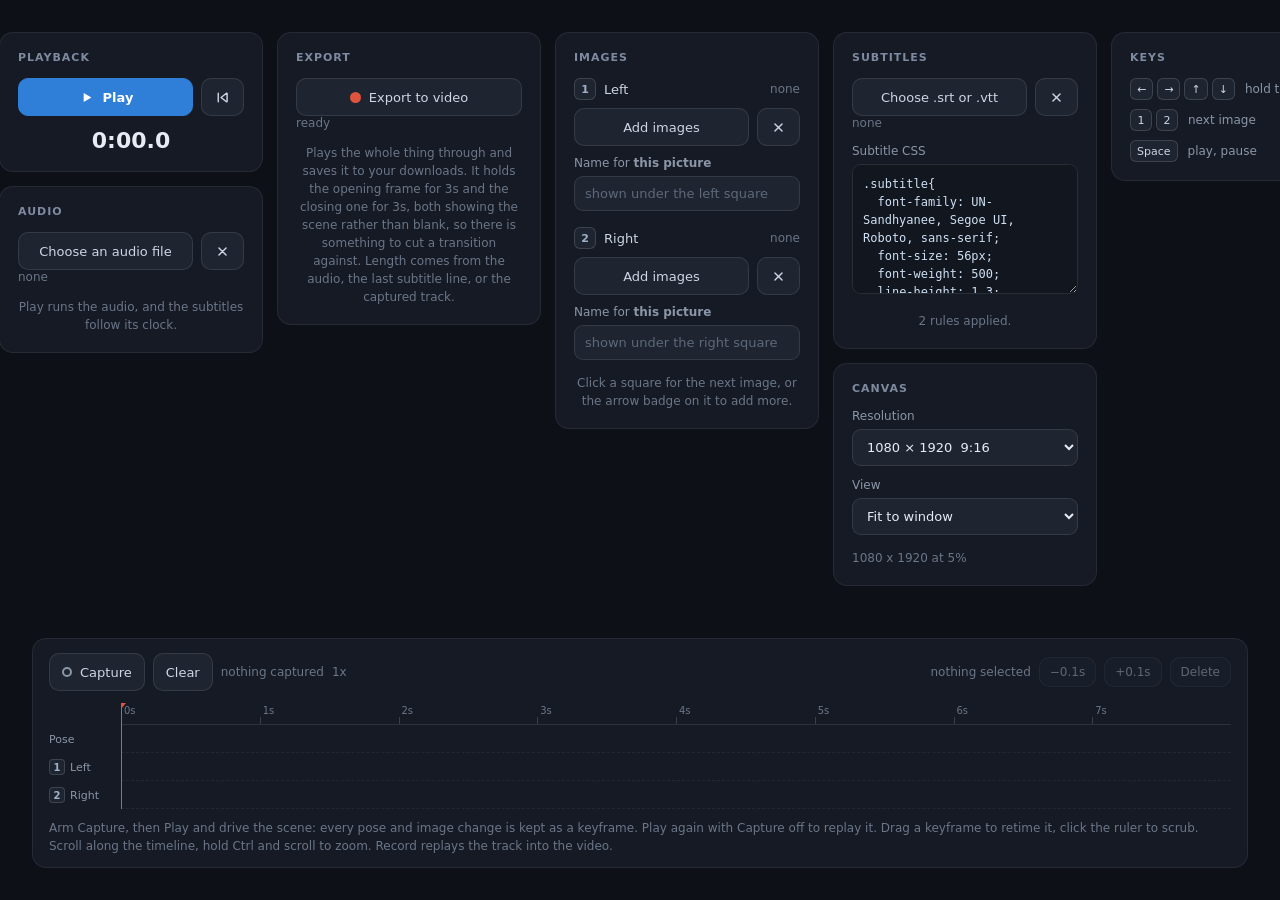
==== commit 9f33c756: "Name pictures rather than squares, slow the fades, and export in one press The name field belongs to" ====
--- a/vs-character/index.html
+++ b/vs-character/index.html
@@ -19,6 +19,8 @@
 
 <main class="workspace">
 
+ <div class="board">
+
  <div class="deck">
 
   <div class="stage-area" id="stageArea">
@@ -111,11 +113,11 @@
     </section>
 
     <section class="panel">
-      <h2>Record</h2>
+      <h2>Export</h2>
       <div class="row-actions">
         <button class="btn btn-wide btn-rec" id="recBtn" type="button">
           <span class="rec-dot" aria-hidden="true"></span>
-          <span id="recLabel">Record</span>
+          <span id="recLabel">Export to video</span>
         </button>
       </div>
       <p class="row-count" id="recInfo">ready</p>
@@ -123,10 +125,10 @@
         <svg viewBox="0 0 24 24" aria-hidden="true"><path d="M12 4v11m0 0-4.5-4.5M12 15l4.5-4.5M4.5 16v2.5a1.5 1.5 0 0 0 1.5 1.5h12a1.5 1.5 0 0 0 1.5-1.5V16"/></svg>
         Save the video
       </a>
-      <p class="note">Press Record: it holds the first frame for 3s, plays while you drive the scene,
-        then holds the last frame for 3s. It stops itself at the end of the audio, or of the last
-        subtitle line, or of the keyframe track. With none of those loaded it runs until you press
-        Stop. The file goes to your downloads on its own; the button below re-saves it.</p>
+      <p class="note">Plays the whole thing through and saves it to your downloads. It holds the
+        opening frame for 3s and the closing one for 3s, both showing the scene rather than blank,
+        so there is something to cut a transition against. Length comes from the audio, the last
+        subtitle line, or the captured track.</p>
     </section>
 
     <section class="panel">
@@ -144,8 +146,9 @@
         </button>
       </div>
       <label class="field field-name">
-        <span>Name under the left square</span>
-        <input id="nameFieldA" type="text" maxlength="60" autocomplete="off" spellcheck="false">
+        <span>Name for <b id="nameWhichA">this picture</b></span>
+        <input id="nameFieldA" type="text" maxlength="60" autocomplete="off" spellcheck="false"
+               placeholder="shown under the left square" disabled>
       </label>
 
       <div class="row row-gap">
@@ -160,8 +163,9 @@
         </button>
       </div>
       <label class="field field-name">
-        <span>Name under the right square</span>
-        <input id="nameFieldB" type="text" maxlength="60" autocomplete="off" spellcheck="false">
+        <span>Name for <b id="nameWhichB">this picture</b></span>
+        <input id="nameFieldB" type="text" maxlength="60" autocomplete="off" spellcheck="false"
+               placeholder="shown under the right square" disabled>
       </label>
 
       <p class="note">Click a square for the next image, or the arrow badge on it to add more.</p>
@@ -183,7 +187,7 @@
 
       <label class="field field-css">
         <span>Subtitle CSS</span>
-        <textarea id="subsCss" spellcheck="false" rows="9"></textarea>
+        <textarea id="subsCss" spellcheck="false" rows="6"></textarea>
       </label>
       <p class="note" id="cssNote">Edits apply as you type.</p>
     </section>
@@ -276,6 +280,8 @@
 
   </section>
 
+ </div>
+
 </main>
 
 <audio id="audio" preload="auto"></audio>
--- a/vs-character/style.css
+++ b/vs-character/style.css
@@ -24,8 +24,10 @@
   /* Room taken by the names under the squares. Zero until one is typed. */
   --name-band: 0px;
 
-  /* How quickly one slot image dissolves into the next. */
-  --slot-fade: 140ms;
+  /* How slowly one slot image dissolves into the next, and the caption
+     and the names under the squares in and out with it. */
+  --slot-fade: 420ms;
+  --caption-fade: 320ms;
 
   /* Idle breathing depth. Set to 0 for a perfectly static character. */
   --breath: 0.008;
@@ -209,9 +211,12 @@
 }
 
 .slot-names.has-text{ display: grid; }
+.slot-name.is-on{ opacity: 1; }
 
 .slot-name{
   min-width: 0;
+  opacity: 0;
+  transition: opacity var(--slot-fade) ease;
   font-family: UN-Sandhyanee, "Segoe UI", Roboto, sans-serif;
   /* Tied to the canvas width the way every other stage measurement is: 40px
      at 1080 wide, and the same share of the frame at 720, where a fixed size
@@ -299,20 +304,19 @@
   right: var(--edge);
   top: calc(var(--slot-top) + (var(--w) * 1px - 3 * var(--edge)) / 2 + var(--name-band));
   bottom: calc(var(--floor) + var(--char-height));
-  display: none;
+  display: flex;
+  flex-direction: column;
+  justify-content: center;
   padding: 16px 0;
   pointer-events: none;
-}
-
-/* Shown only while a line is on screen. The band centres a single child, and
-   that child holds the text: putting the caption straight into a flex box
-   would make every inline run inside it, a <b> included, its own flex item
-   and stack them one per line. */
-.subtitle.has-text{
-  display: flex;
-  flex-direction: column;
-  justify-content: center;
-}
+  opacity: 0;
+  transition: opacity var(--caption-fade) ease;
+}
+
+/* The band centres a single child and that child holds the text: putting the
+   caption straight into a flex box would make every inline run inside it, a
+   <b> included, its own flex item and stack them one per line. */
+.subtitle.has-text{ opacity: 1; }
 
 .subtitle-text{ white-space: pre-wrap; }
 
@@ -479,6 +483,11 @@
   display: flex;
   gap: 8px;
 }
+
+/* display on a class beats the hidden attribute, which is only a rule in the
+   browser's own sheet, so the save link sat there before there was anything to
+   save. */
+.btn[hidden]{ display: none; }
 
 .btn{
   display: inline-flex;
@@ -715,8 +724,18 @@
   gap: 16px;
 }
 
+.board{
+  display: flex;
+  flex-direction: column;
+  gap: 16px;
+  height: 100%;
+  min-height: 0;
+  max-width: 100%;
+}
+
 .deck{
   display: flex;
+  flex: 1 1 auto;
   align-items: center;
   justify-content: center;
   gap: 40px;
@@ -727,7 +746,12 @@
 
 .timeline{
   flex: 0 0 auto;
-  width: 100%;
+
+  /* Zero width so the track's own content never decides how wide the board
+     is - that is the scene's job - and then a minimum of the full board so it
+     spans whatever width the scene settled on. */
+  width: 0;
+  min-width: 100%;
   padding: 14px 16px 12px;
   border: 1px solid rgba(255,255,255,.07);
   border-radius: 14px;
@@ -860,8 +884,6 @@
   height: 20px;
   min-width: 20px;
   padding: 0 6px;
-  display: grid;
-  place-items: center;
   transform: translateX(-50%);
   border: 1px solid rgba(255,255,255,.16);
   border-radius: 5px;
@@ -873,6 +895,18 @@
   white-space: nowrap;
   cursor: grab;
   user-select: none;
+
+  /* A name is worth more than an index for finding a moment, but a long one
+     would cover its neighbours, so it is trimmed rather than allowed to run. */
+  max-width: 120px;
+  overflow: hidden;
+  text-overflow: ellipsis;
+
+  /* block rather than grid, because an ellipsis needs a box to run out of.
+     The line height does the centring the grid was doing. */
+  display: block;
+  text-align: center;
+  line-height: 18px;
 }
 
 .tl-key.is-pose{ background: #3f6ea8; }
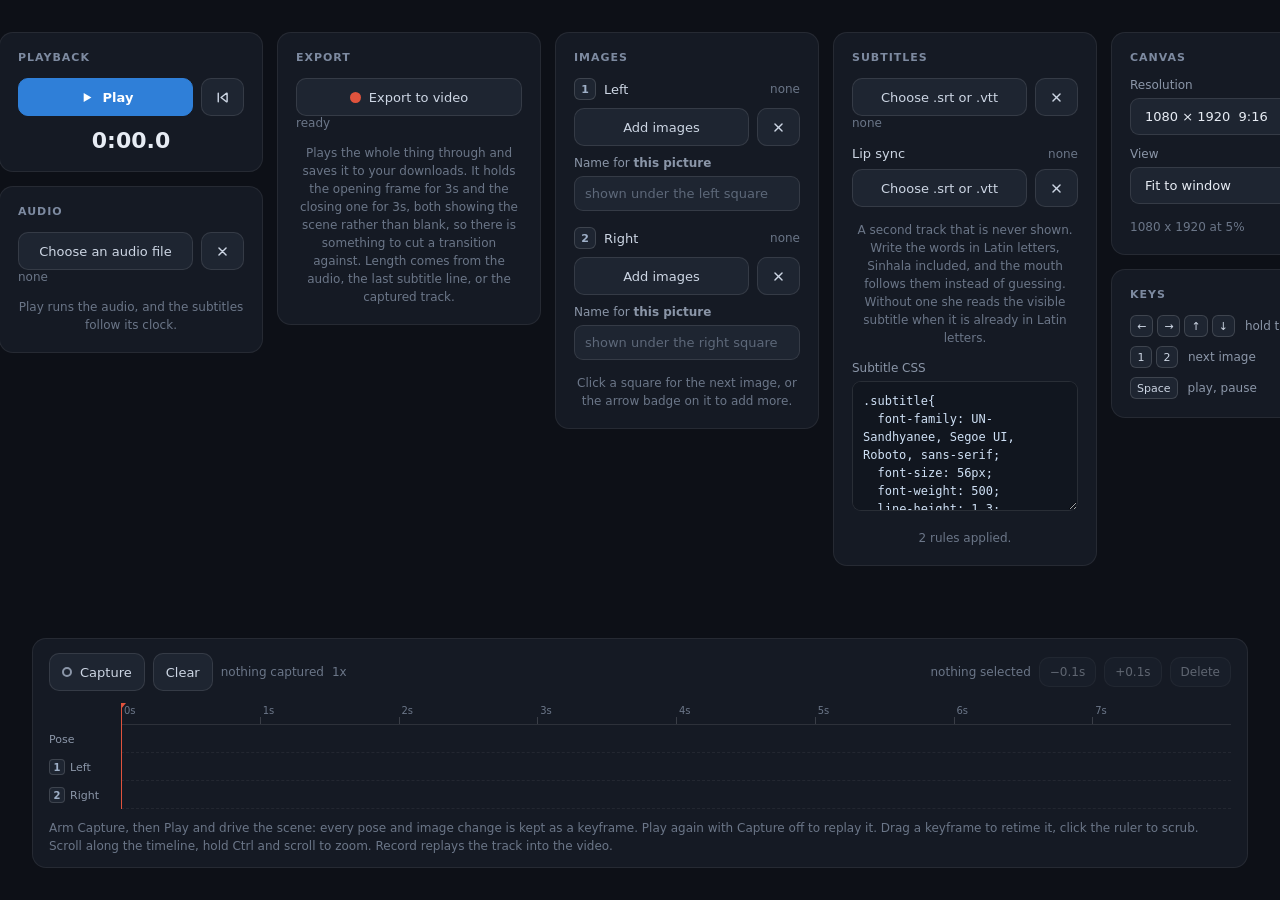
==== commit b8059358: "Let the words move her mouth, and take them from a track nobody sees The mouth reads letters now ins" ====
--- a/vs-character/index.html
+++ b/vs-character/index.html
@@ -184,6 +184,21 @@
       </div>
       <p class="row-count" id="subsInfo">none</p>
       <input id="fileSubs" type="file" accept=".srt,.vtt,text/vtt,application/x-subrip,text/plain" hidden>
+
+      <div class="row row-gap">
+        <span class="row-name">Lip sync</span>
+        <span class="row-count" id="syncInfo">none</span>
+      </div>
+      <div class="row-actions">
+        <button class="btn btn-wide" id="pickSync" type="button">Choose .srt or .vtt</button>
+        <button class="btn" id="clearSync" type="button" aria-label="Clear the lip sync track">
+          <svg viewBox="0 0 24 24" aria-hidden="true"><path d="M7 7l10 10M17 7L7 17"/></svg>
+        </button>
+      </div>
+      <input id="fileSync" type="file" accept=".srt,.vtt,text/vtt,application/x-subrip,text/plain" hidden>
+      <p class="note">A second track that is never shown. Write the words in Latin letters, Sinhala
+        included, and the mouth follows them instead of guessing. Without one she reads the visible
+        subtitle when it is already in Latin letters.</p>
 
       <label class="field field-css">
         <span>Subtitle CSS</span>
--- a/vs-character/style.css
+++ b/vs-character/style.css
@@ -728,14 +728,19 @@
   display: flex;
   flex-direction: column;
   gap: 16px;
+  width: 100%;
   height: 100%;
   min-height: 0;
+}
+
+.deck{
+  display: flex;
+  flex: 1 1 auto;
+
+  /* The scene and the panels are one block, and this is what centres it. Its
+     width is not something css can work out, so the layout pass writes it. */
+  align-self: center;
   max-width: 100%;
-}
-
-.deck{
-  display: flex;
-  flex: 1 1 auto;
   align-items: center;
   justify-content: center;
   gap: 40px;
@@ -747,11 +752,7 @@
 .timeline{
   flex: 0 0 auto;
 
-  /* Zero width so the track's own content never decides how wide the board
-     is - that is the scene's job - and then a minimum of the full board so it
-     spans whatever width the scene settled on. */
-  width: 0;
-  min-width: 100%;
+  width: 100%;
   padding: 14px 16px 12px;
   border: 1px solid rgba(255,255,255,.07);
   border-radius: 14px;
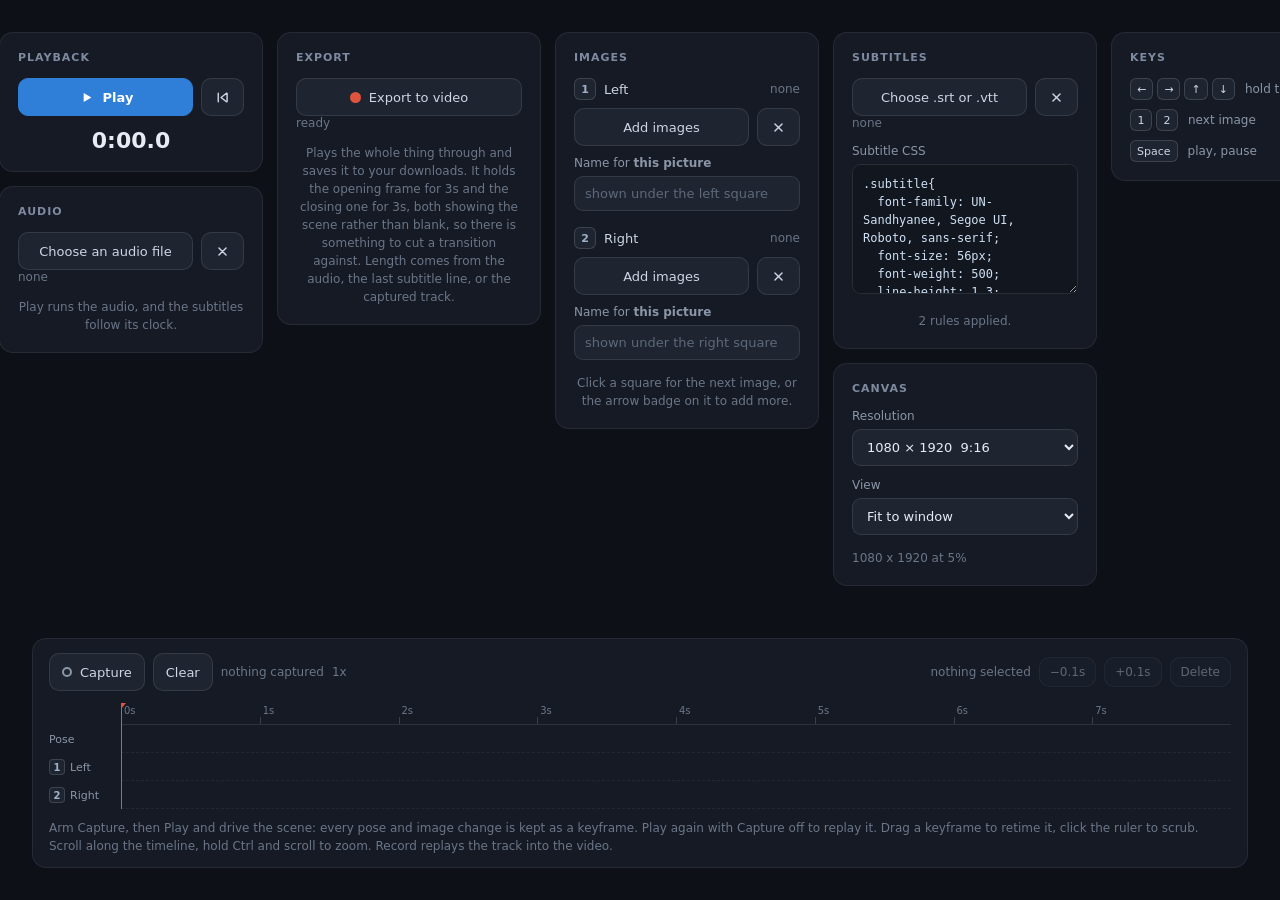
==== commit ff178449: "Take the second subtitle track back out The one labelled Lip sync, that was never drawn and existed " ====
--- a/vs-character/index.html
+++ b/vs-character/index.html
@@ -185,20 +185,6 @@
       <p class="row-count" id="subsInfo">none</p>
       <input id="fileSubs" type="file" accept=".srt,.vtt,text/vtt,application/x-subrip,text/plain" hidden>
 
-      <div class="row row-gap">
-        <span class="row-name">Lip sync</span>
-        <span class="row-count" id="syncInfo">none</span>
-      </div>
-      <div class="row-actions">
-        <button class="btn btn-wide" id="pickSync" type="button">Choose .srt or .vtt</button>
-        <button class="btn" id="clearSync" type="button" aria-label="Clear the lip sync track">
-          <svg viewBox="0 0 24 24" aria-hidden="true"><path d="M7 7l10 10M17 7L7 17"/></svg>
-        </button>
-      </div>
-      <input id="fileSync" type="file" accept=".srt,.vtt,text/vtt,application/x-subrip,text/plain" hidden>
-      <p class="note">A second track that is never shown. Write the words in Latin letters, Sinhala
-        included, and the mouth follows them instead of guessing. Without one she reads the visible
-        subtitle when it is already in Latin letters.</p>
 
       <label class="field field-css">
         <span>Subtitle CSS</span>
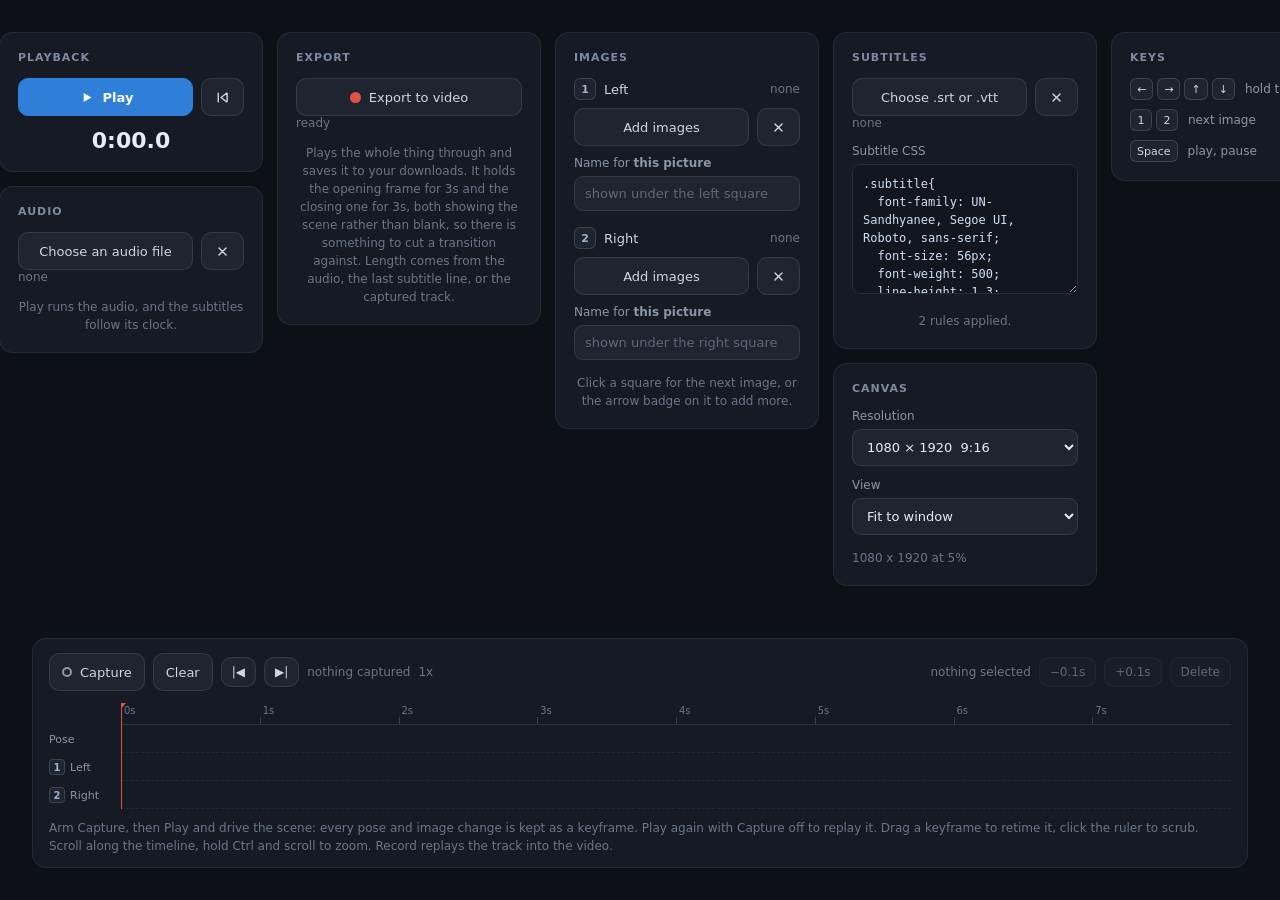
==== commit d7664dba: "Delete by key, jump to either end, say why an export will not start Four things.  Delete already wor" ====
--- a/vs-character/index.html
+++ b/vs-character/index.html
@@ -246,6 +246,8 @@
         <span id="capLabel">Capture</span>
       </button>
       <button class="btn" id="tlClear" type="button">Clear</button>
+      <button class="btn tl-small" id="tlStart" type="button" aria-label="Go to the start">&#124;&#9664;</button>
+      <button class="btn tl-small" id="tlEnd" type="button" aria-label="Go to the end">&#9654;&#124;</button>
       <span class="tl-info" id="tlInfo">nothing captured</span>
       <span class="tl-info" id="tlZoomInfo" title="Scroll over the timeline to zoom">1x</span>
       <span class="tl-spacer"></span>
--- a/vs-character/style.css
+++ b/vs-character/style.css
@@ -161,6 +161,9 @@
    where neither covers the square and the backdrop shows through it, which is
    what reads as a blink. */
 .slot-img.is-front{ opacity: 1; }
+
+/* For putting a layer somewhere without animating it getting there. */
+.slot-img.is-instant{ transition: none; }
 .slot-img.is-top{ z-index: 2; }
 .slot.is-filled{ background: none; }
 .slot.is-filled .slot-empty{ display: none; }
@@ -605,6 +608,14 @@
 
 .note.is-bad{ color: #e0745f; }
 
+/* Something the panel needs you to read, rather than something it is just
+   telling you. */
+.row-count.is-bad{
+  color: #e0745f;
+  font-size: 12.5px;
+  font-weight: 600;
+}
+
 /* ---------- add-images badge on each square ---------- */
 
 .slot-add{
